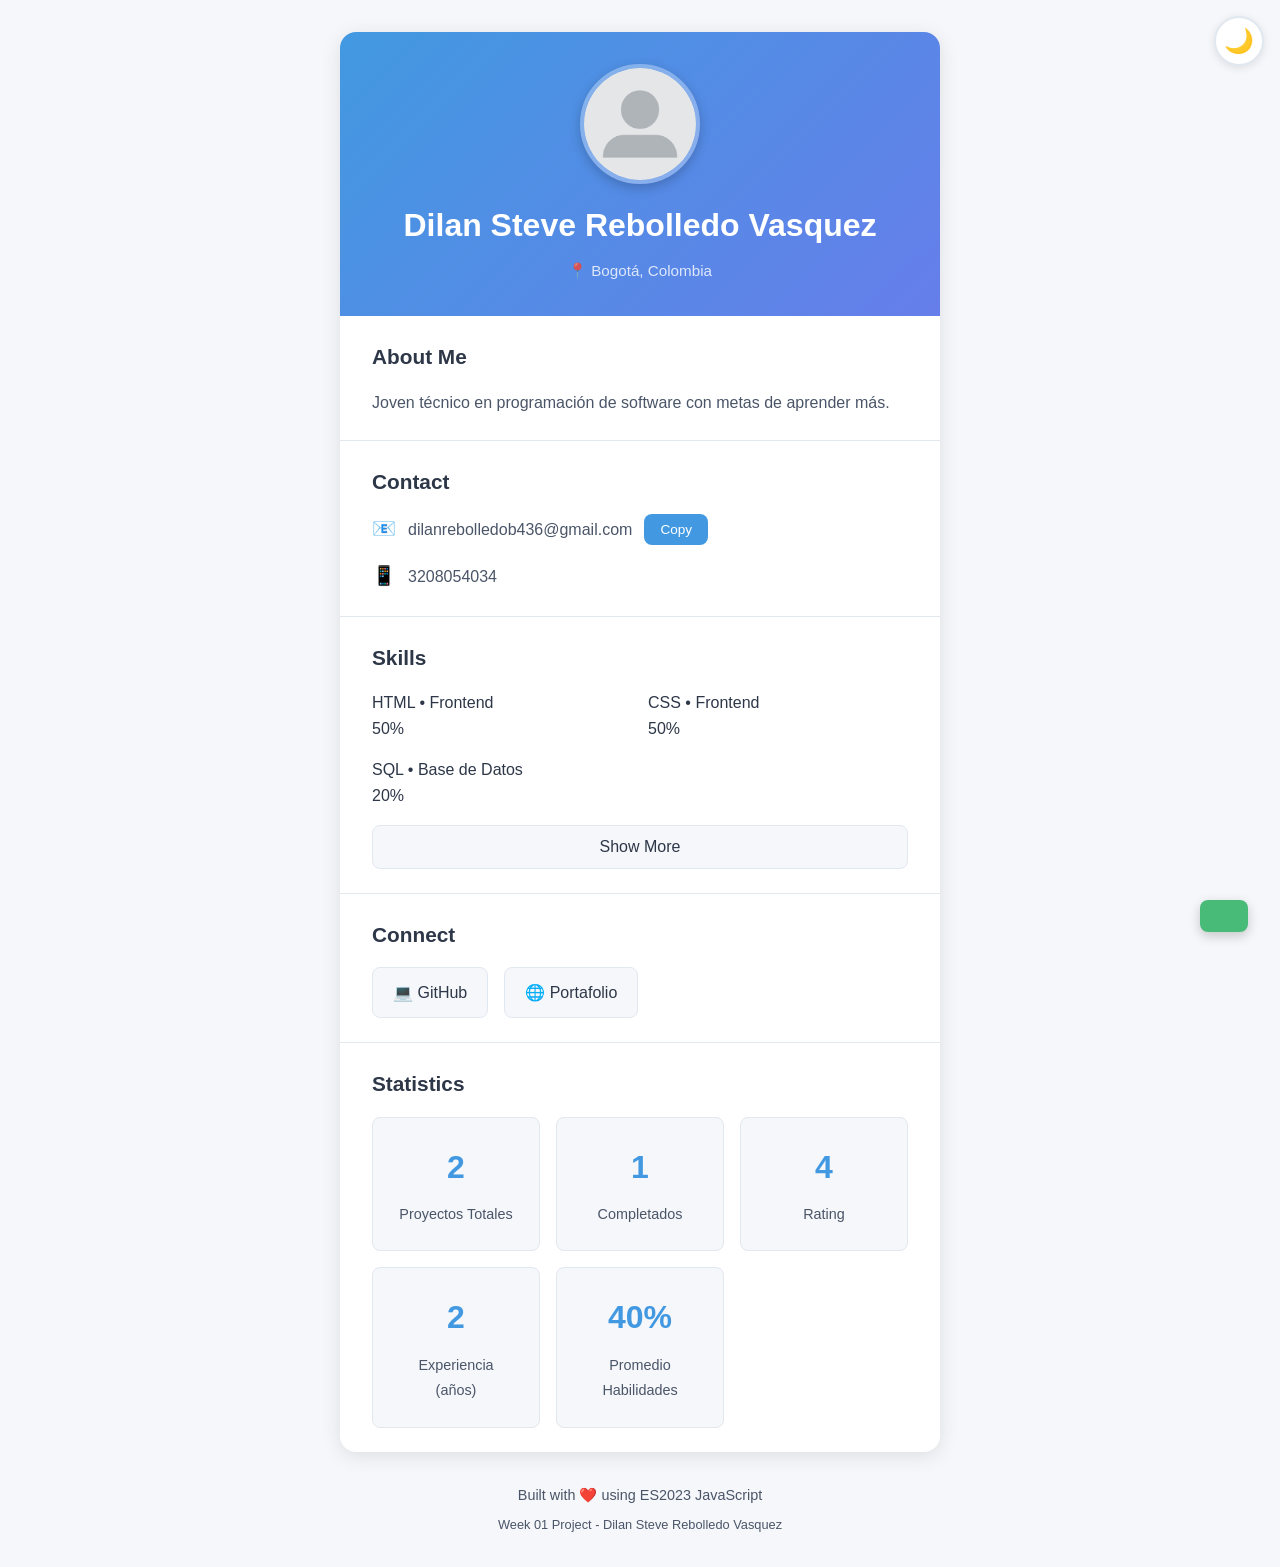
==== week-01/3-proyecto/index.html @ c7578a69 "Repositorio" ====
<!DOCTYPE html>
<html lang="en">
<head>
  <meta charset="UTF-8">
  <meta name="viewport" content="width=device-width, initial-scale=1.0">
  <title>Perfil Freelancer - Dilan Steve Rebolledo Vasquez</title>
  <link rel="stylesheet" href="styles.css">
</head>
<body>
  <div class="container">
    <!-- Theme Toggle Button -->
    <button id="themeToggle" class="theme-toggle" aria-label="Toggle theme">
      <span class="theme-icon">🌙</span>
    </button>

    <!-- Business Card -->
    <div class="card" id="businessCard">
      <!-- Header Section -->
      <div class="card-header">
        <div class="avatar">
          <img src="[data-uri]" alt="Profile Avatar" id="avatarImg">
        </div>
        <div class="header-info">
          <h1 id="userName">Loading...</h1>
          <p class="location" id="userLocation">📍 Loading...</p>
        </div>
      </div>

      <!-- Bio Section -->
      <div class="card-section">
        <h2>About Me</h2>
        <p id="userBio" class="bio">Loading...</p>
      </div>

      <!-- Contact Section -->
      <div class="card-section">
        <h2>Contact</h2>
        <div class="contact-info">
          <div class="contact-item">
            <span class="icon">📧</span>
            <span id="userEmail">Loading...</span>
            <button id="copyEmailBtn" class="btn btn-small">Copy</button>
          </div>
          <div class="contact-item">
            <span class="icon">📱</span>
            <span id="userPhone">Loading...</span>
          </div>
        </div>
      </div>

      <!-- Skills Section -->
      <div class="card-section">
        <h2>Skills</h2>
        <div id="skillsList" class="skills-list">
          Loading...
        </div>
        <button id="toggleSkills" class="btn btn-secondary">Show More</button>
      </div>

      <!-- Social Media Section -->
      <div class="card-section">
        <h2>Connect</h2>
        <div id="socialLinks" class="social-links">
          Loading...
        </div>
      </div>

      <!-- Statistics Section -->
      <div class="card-section">
        <h2>Statistics</h2>
        <div id="stats" class="stats-grid">
          Loading...
        </div>
      </div>
    </div>

    <!-- Footer -->
    <footer class="footer">
      <p>Built with ❤️ using ES2023 JavaScript</p>
      <p class="small">Week 01 Project - Dilan Steve Rebolledo Vasquez</p>
    </footer>
  </div>

  <!-- Toast Notification -->
  <div id="toast" class="toast">
    <span id="toastMessage"></span>
  </div>

  <script src="starter/script.js"></script>
</body>
</html>
---- week-01/3-proyecto/styles.css ----
/* ============================================
   CSS Variables for Theming
   ============================================ */
:root {
  --bg-primary: #f5f7fa;
  --bg-secondary: #ffffff;
  --text-primary: #2d3748;
  --text-secondary: #4a5568;
  --accent: #4299e1;
  --accent-hover: #3182ce;
  --border: #e2e8f0;
  --shadow: rgba(0, 0, 0, 0.1);
  --success: #48bb78;
  --transition: 0.3s ease;
}

[data-theme="dark"] {
  --bg-primary: #1a202c;
  --bg-secondary: #2d3748;
  --text-primary: #f7fafc;
  --text-secondary: #e2e8f0;
  --border: #4a5568;
  --shadow: rgba(0, 0, 0, 0.3);
}

/* ============================================
   Reset & Base Styles
   ============================================ */
* {
  margin: 0;
  padding: 0;
  box-sizing: border-box;
}

body {
  font-family: -apple-system, BlinkMacSystemFont, 'Segoe UI', Roboto, Oxygen, Ubuntu, Cantarell, sans-serif;
  background: var(--bg-primary);
  color: var(--text-primary);
  line-height: 1.6;
  transition: background var(--transition), color var(--transition);
}

/* ============================================
   Container & Layout
   ============================================ */
.container {
  max-width: 800px;
  margin: 0 auto;
  padding: 2rem 1rem;
  min-height: 100vh;
  display: flex;
  flex-direction: column;
  align-items: center;
}

/* ============================================
   Theme Toggle Button
   ============================================ */
.theme-toggle {
  position: fixed;
  top: 1rem;
  right: 1rem;
  background: var(--bg-secondary);
  border: 2px solid var(--border);
  border-radius: 50%;
  width: 50px;
  height: 50px;
  cursor: pointer;
  font-size: 1.5rem;
  display: flex;
  align-items: center;
  justify-content: center;
  box-shadow: 0 2px 8px var(--shadow);
  transition: all var(--transition);
  z-index: 1000;
}

.theme-toggle:hover {
  transform: scale(1.1);
  box-shadow: 0 4px 12px var(--shadow);
}

.theme-icon {
  transition: transform var(--transition);
}

.theme-toggle:hover .theme-icon {
  transform: rotate(20deg);
}

/* ============================================
   Business Card
   ============================================ */
.card {
  background: var(--bg-secondary);
  border-radius: 16px;
  box-shadow: 0 4px 20px var(--shadow);
  overflow: hidden;
  width: 100%;
  max-width: 600px;
  transition: all var(--transition);
}

.card:hover {
  box-shadow: 0 8px 30px var(--shadow);
}

/* ============================================
   Card Header
   ============================================ */
.card-header {
  background: linear-gradient(135deg, var(--accent) 0%, #667eea 100%);
  padding: 2rem;
  text-align: center;
  color: white;
}

.avatar {
  width: 120px;
  height: 120px;
  margin: 0 auto 1rem;
  border-radius: 50%;
  overflow: hidden;
  border: 4px solid rgba(255, 255, 255, 0.3);
  box-shadow: 0 4px 12px rgba(0, 0, 0, 0.2);
}

.avatar img {
  width: 100%;
  height: 100%;
  object-fit: cover;
}

.header-info h1 {
  font-size: 2rem;
  margin-bottom: 0.5rem;
  font-weight: 700;
}

.title {
  font-size: 1.1rem;
  opacity: 0.9;
  margin-bottom: 0.5rem;
}

.location {
  font-size: 0.95rem;
  opacity: 0.8;
}

/* ============================================
   Card Sections
   ============================================ */
.card-section {
  padding: 1.5rem 2rem;
  border-bottom: 1px solid var(--border);
}

.card-section:last-child {
  border-bottom: none;
}

.card-section h2 {
  font-size: 1.3rem;
  margin-bottom: 1rem;
  color: var(--text-primary);
}

.bio {
  color: var(--text-secondary);
  line-height: 1.7;
}

/* ============================================
   Contact Section
   ============================================ */
.contact-info {
  display: flex;
  flex-direction: column;
  gap: 1rem;
}

.contact-item {
  display: flex;
  align-items: center;
  gap: 0.75rem;
  color: var(--text-secondary);
}

.icon {
  font-size: 1.2rem;
}

/* ============================================
   Skills Section
   ============================================ */
.skills-list {
  display: grid;
  grid-template-columns: repeat(auto-fill, minmax(200px, 1fr));
  gap: 1rem;
  margin-bottom: 1rem;
}

.skill-item {
  background: var(--bg-primary);
  padding: 1rem;
  border-radius: 8px;
  border: 1px solid var(--border);
  transition: all var(--transition);
}

.skill-item:hover {
  transform: translateY(-2px);
  box-shadow: 0 4px 12px var(--shadow);
  border-color: var(--accent);
}

.skill-name {
  font-weight: 600;
  margin-bottom: 0.5rem;
  color: var(--text-primary);
}

.skill-level {
  display: flex;
  align-items: center;
  gap: 0.5rem;
  font-size: 0.9rem;
  color: var(--text-secondary);
}

.skill-bar {
  flex: 1;
  height: 6px;
  background: var(--border);
  border-radius: 3px;
  overflow: hidden;
}

.skill-bar-fill {
  height: 100%;
  background: linear-gradient(90deg, var(--accent), #667eea);
  transition: width 0.5s ease;
}

.skill-item.hidden {
  display: none;
}

/* ============================================
   Social Links
   ============================================ */
.social-links {
  display: flex;
  gap: 1rem;
  flex-wrap: wrap;
}

.social-link {
  display: inline-flex;
  align-items: center;
  gap: 0.5rem;
  padding: 0.75rem 1.25rem;
  background: var(--bg-primary);
  border: 1px solid var(--border);
  border-radius: 8px;
  text-decoration: none;
  color: var(--text-primary);
  transition: all var(--transition);
  font-weight: 500;
}

.social-link:hover {
  background: var(--accent);
  color: white;
  transform: translateY(-2px);
  box-shadow: 0 4px 12px var(--shadow);
}

/* ============================================
   Statistics
   ============================================ */
.stats-grid {
  display: grid;
  grid-template-columns: repeat(auto-fit, minmax(150px, 1fr));
  gap: 1rem;
}

.stat-item {
  background: var(--bg-primary);
  padding: 1.5rem;
  border-radius: 8px;
  text-align: center;
  border: 1px solid var(--border);
}

.stat-value {
  font-size: 2rem;
  font-weight: 700;
  color: var(--accent);
  display: block;
  margin-bottom: 0.5rem;
}

.stat-label {
  font-size: 0.9rem;
  color: var(--text-secondary);
}

/* ============================================
   Buttons
   ============================================ */
.btn {
  padding: 0.75rem 1.5rem;
  background: var(--accent);
  color: white;
  border: none;
  border-radius: 8px;
  cursor: pointer;
  font-size: 1rem;
  font-weight: 500;
  transition: all var(--transition);
  width: 100%;
}

.btn:hover {
  background: var(--accent-hover);
  transform: translateY(-2px);
  box-shadow: 0 4px 12px var(--shadow);
}

.btn-small {
  padding: 0.5rem 1rem;
  font-size: 0.85rem;
  width: auto;
}

.btn-secondary {
  background: var(--bg-primary);
  color: var(--text-primary);
  border: 1px solid var(--border);
}

.btn-secondary:hover {
  background: var(--border);
}

/* ============================================
   Toast Notification
   ============================================ */
.toast {
  position: fixed;
  bottom: 2rem;
  right: 2rem;
  background: var(--success);
  color: white;
  padding: 1rem 1.5rem;
  border-radius: 8px;
  box-shadow: 0 4px 12px rgba(0, 0, 0, 0.2);
  transform: translateY(200%);
  transition: transform var(--transition);
  z-index: 2000;
}

.toast.show {
  transform: translateY(0);
}

/* ============================================
   Footer
   ============================================ */
.footer {
  margin-top: 2rem;
  text-align: center;
  color: var(--text-secondary);
  font-size: 0.9rem;
}

.small {
  font-size: 0.8rem;
  margin-top: 0.5rem;
}

/* ============================================
   Responsive Design
   ============================================ */
@media (max-width: 640px) {
  .container {
    padding: 1rem;
  }

  .card-header {
    padding: 1.5rem;
  }

  .header-info h1 {
    font-size: 1.5rem;
  }

  .card-section {
    padding: 1rem 1.5rem;
  }

  .skills-list {
    grid-template-columns: 1fr;
  }

  .stats-grid {
    grid-template-columns: 1fr 1fr;
  }

  .theme-toggle {
    top: 0.5rem;
    right: 0.5rem;
  }
}
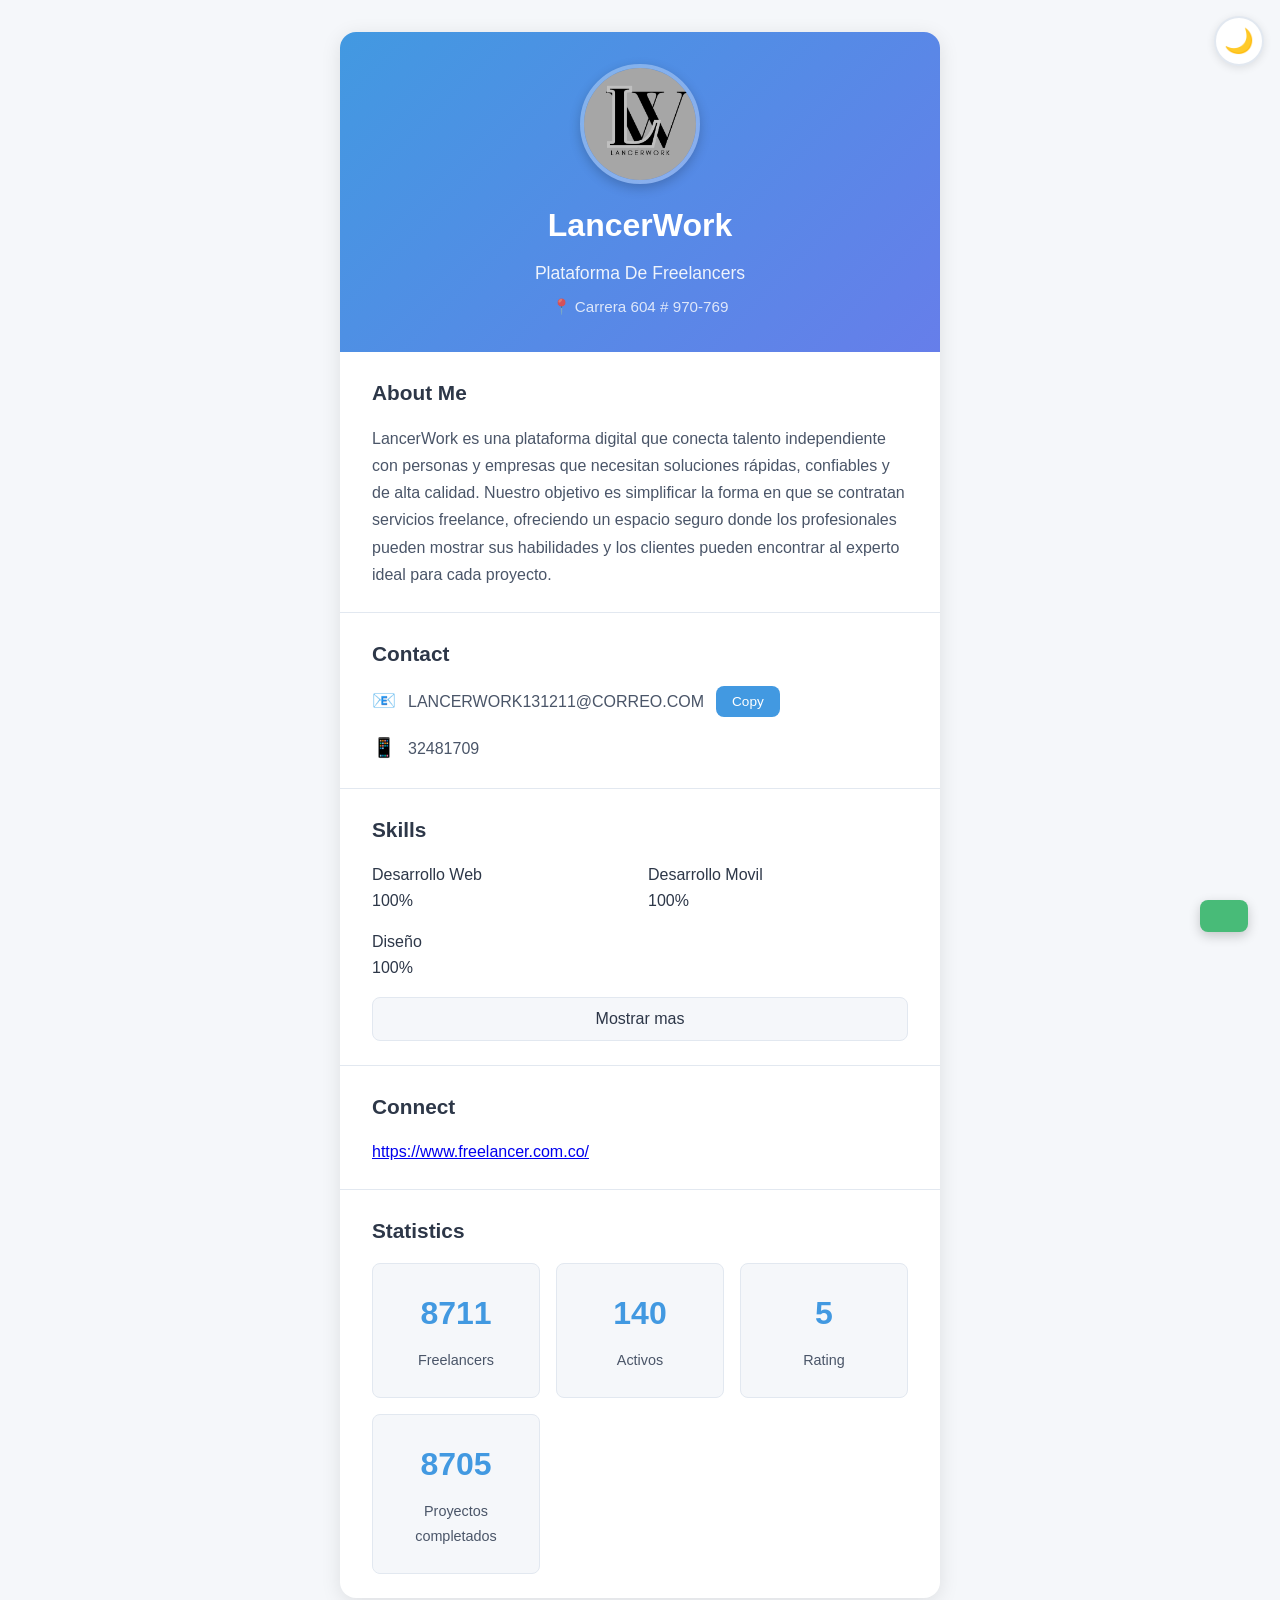
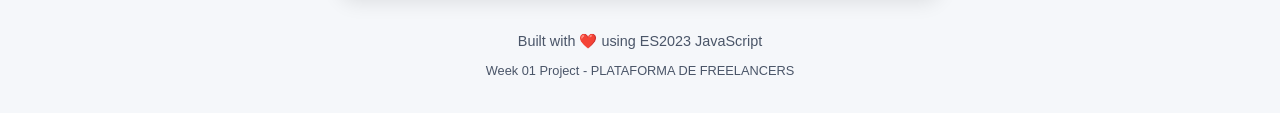
==== commit f96e0bd1: "Semana uno" ====
--- a/week-01/3-proyecto/index.html
+++ b/week-01/3-proyecto/index.html
@@ -3,7 +3,7 @@
 <head>
   <meta charset="UTF-8">
   <meta name="viewport" content="width=device-width, initial-scale=1.0">
-  <title>Perfil Freelancer - Dilan Steve Rebolledo Vasquez</title>
+  <title>Plataforma de Freelancers</title>
   <link rel="stylesheet" href="styles.css">
 </head>
 <body>
@@ -18,18 +18,19 @@
       <!-- Header Section -->
       <div class="card-header">
         <div class="avatar">
-          <img src="[data-uri]" alt="Profile Avatar" id="avatarImg">
+          <img src="Black White Minimalist Professional Initial Logo (2).png" alt="Descripción de la imagen">
         </div>
         <div class="header-info">
-          <h1 id="userName">Loading...</h1>
-          <p class="location" id="userLocation">📍 Loading...</p>
+          <h1 id="userName">LANCERWORK</h1>
+          <p class="title" id="userTitle">Plataforma De Freelancers</p>
+          <p class="location" id="userLocation">📍 Carrera 604 # 970-769</p>
         </div>
       </div>
 
       <!-- Bio Section -->
       <div class="card-section">
         <h2>About Me</h2>
-        <p id="userBio" class="bio">Loading...</p>
+        <p id="userBio" class="bio">LancerWork es una plataforma digital que conecta talento independiente con personas y empresas que necesitan soluciones rápidas, confiables y de alta calidad. Nuestro objetivo es simplificar la forma en que se contratan servicios freelance, ofreciendo un espacio seguro donde los profesionales pueden mostrar sus habilidades y los clientes pueden encontrar al experto ideal para cada proyecto.</p>
       </div>
 
       <!-- Contact Section -->
@@ -38,12 +39,12 @@
         <div class="contact-info">
           <div class="contact-item">
             <span class="icon">📧</span>
-            <span id="userEmail">Loading...</span>
+            <span id="userEmail">LANCERWORK131211@CORREO.COM</span>
             <button id="copyEmailBtn" class="btn btn-small">Copy</button>
           </div>
           <div class="contact-item">
             <span class="icon">📱</span>
-            <span id="userPhone">Loading...</span>
+            <span id="userPhone">32481709</span>
           </div>
         </div>
       </div>
@@ -52,16 +53,16 @@
       <div class="card-section">
         <h2>Skills</h2>
         <div id="skillsList" class="skills-list">
-          Loading...
+          
         </div>
-        <button id="toggleSkills" class="btn btn-secondary">Show More</button>
+        <button id="toggleSkills" class="btn btn-secondary">Mostrar mas</button>
       </div>
 
       <!-- Social Media Section -->
       <div class="card-section">
         <h2>Connect</h2>
         <div id="socialLinks" class="social-links">
-          Loading...
+          https://www.freelancer.com.co/
         </div>
       </div>
 
@@ -77,7 +78,7 @@
     <!-- Footer -->
     <footer class="footer">
       <p>Built with ❤️ using ES2023 JavaScript</p>
-      <p class="small">Week 01 Project - Dilan Steve Rebolledo Vasquez</p>
+      <p class="small">Week 01 Project - PLATAFORMA DE FREELANCERS</p>
     </footer>
   </div>
 
@@ -88,4 +89,4 @@
 
   <script src="starter/script.js"></script>
 </body>
-</html>
+</html>
